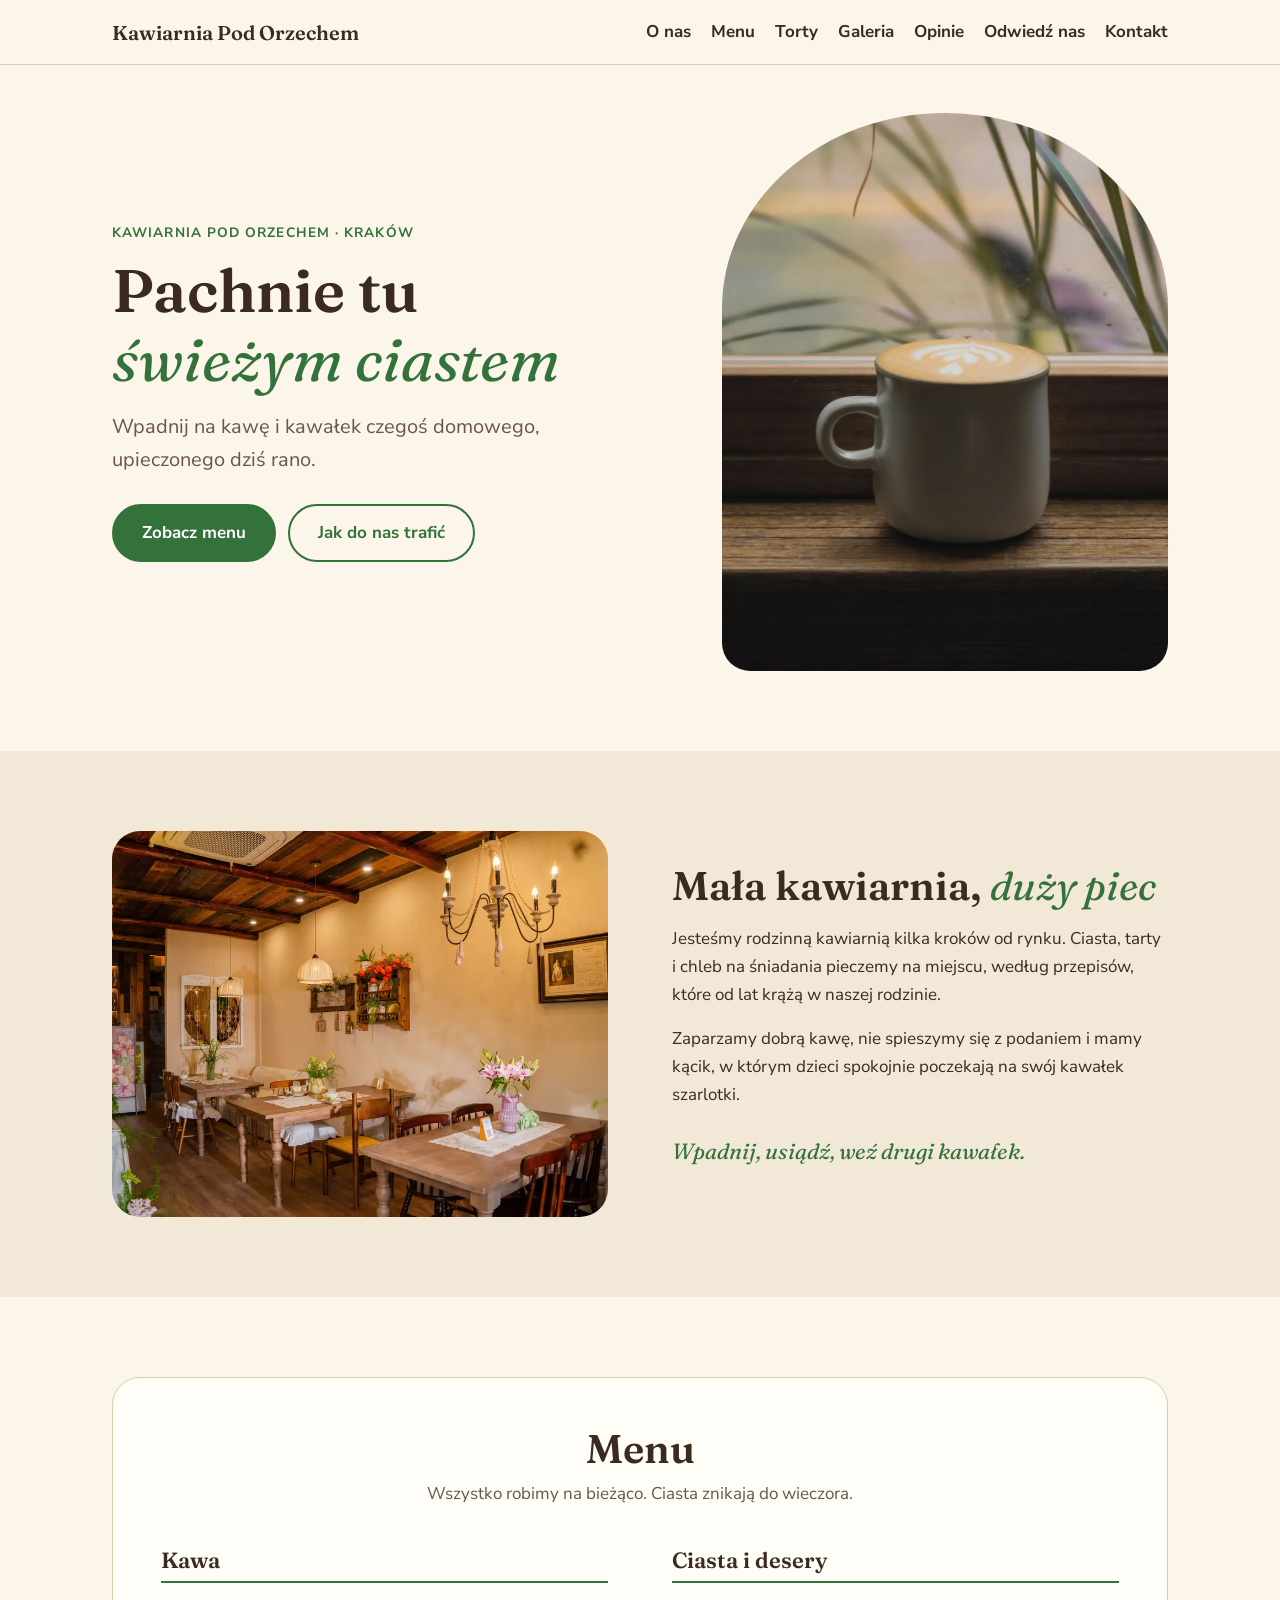
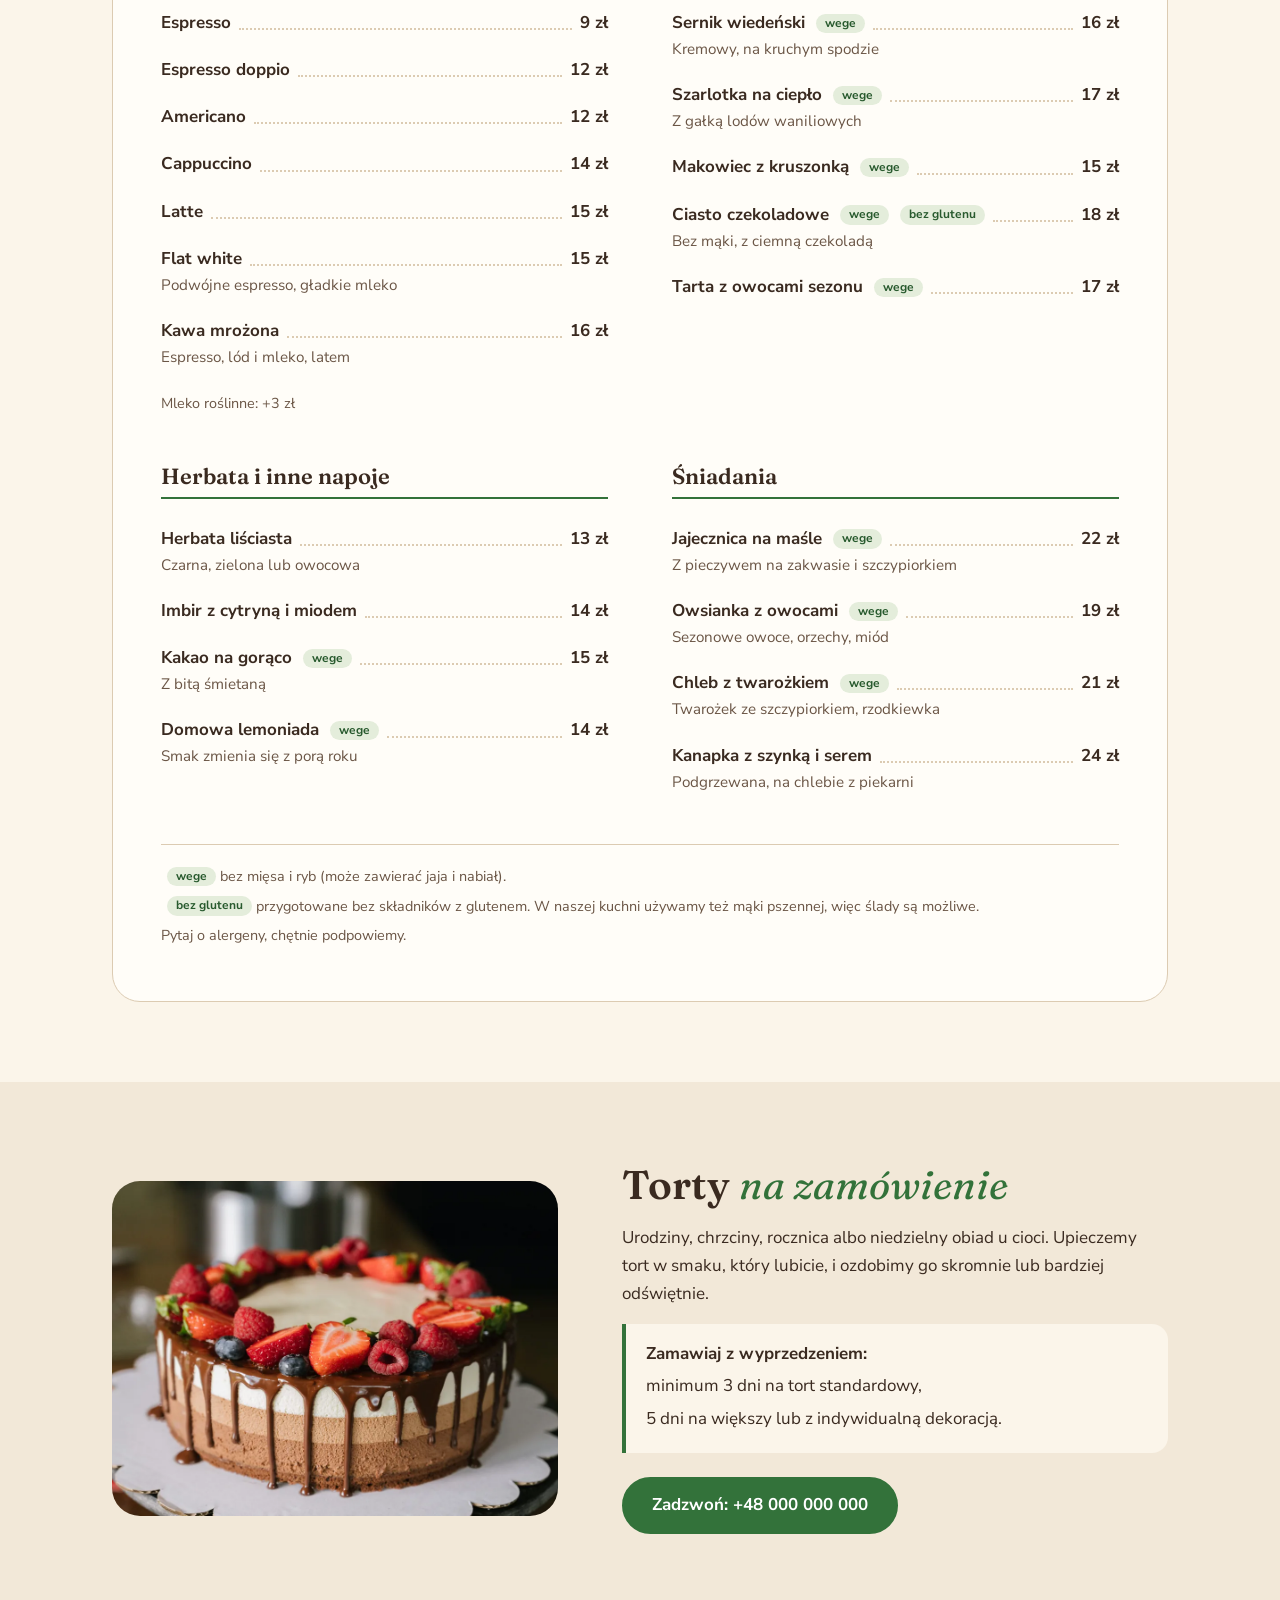
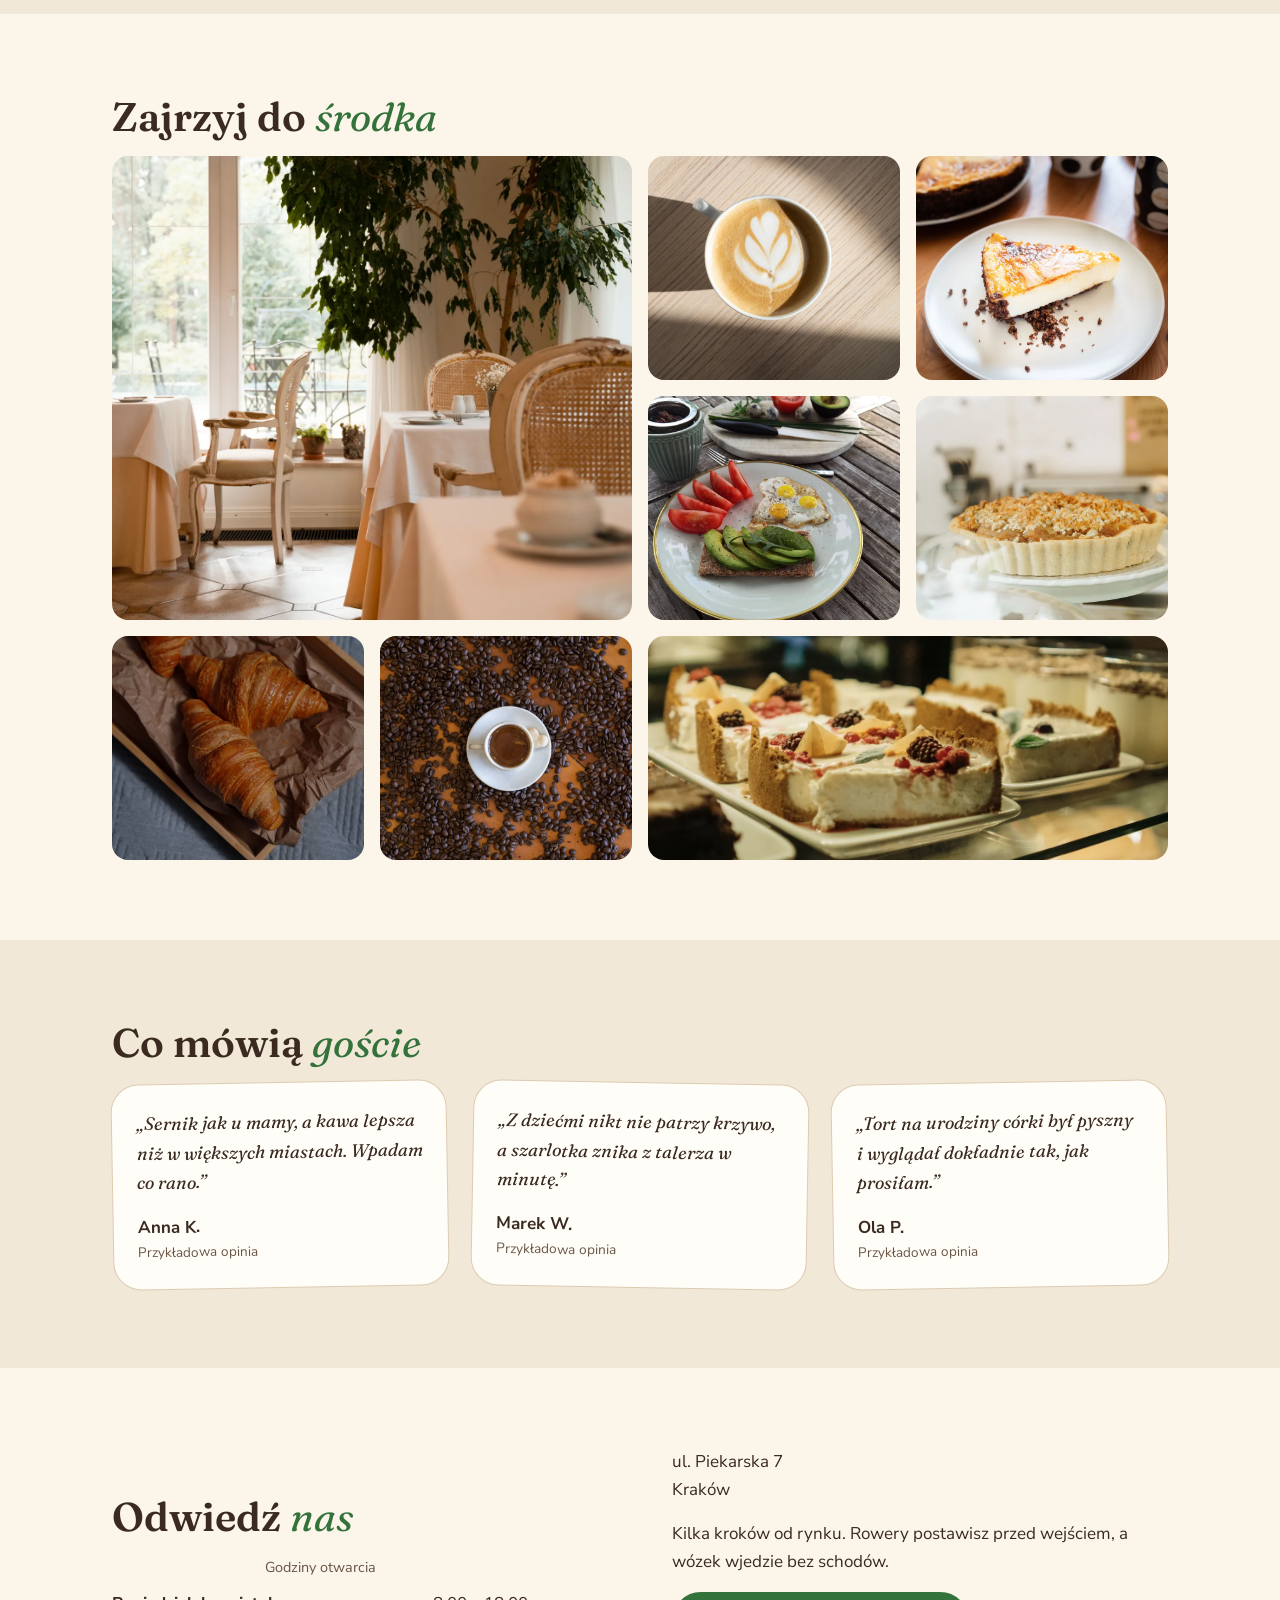
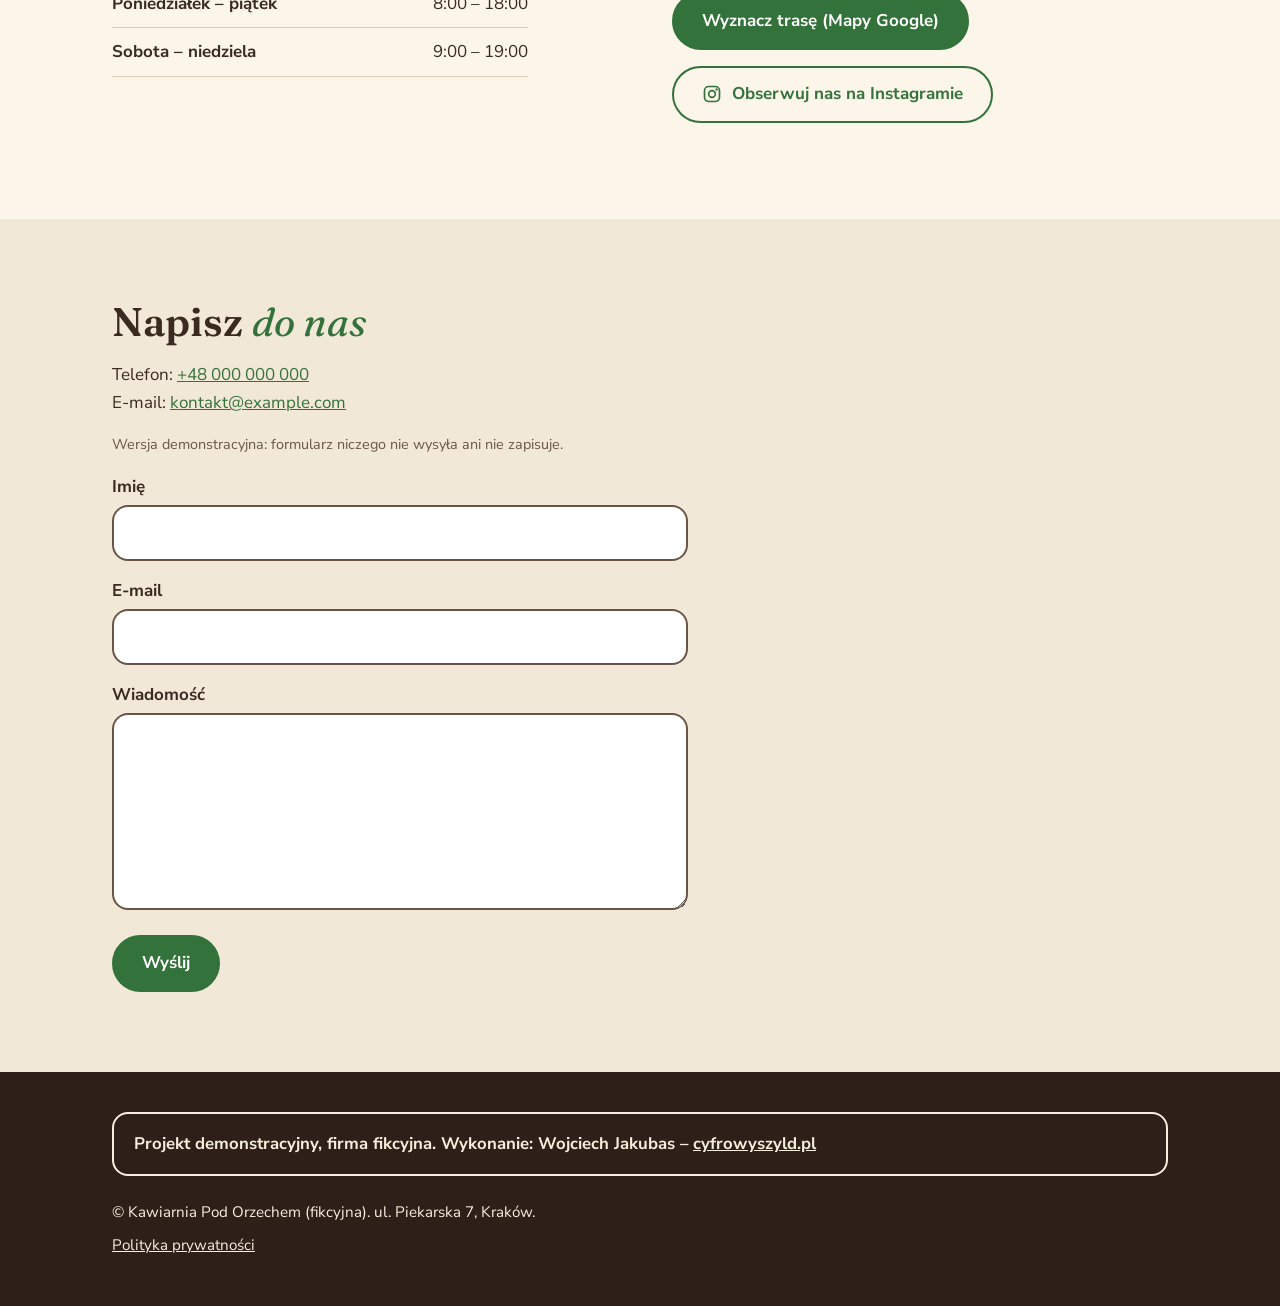
==== index.html @ 388f0bb2 "Strona demonstracyjna: demo-kawiarnia Co-Authored-By: Claude Sonnet 5.5 <noreply@anthropic.com>" ====
<!doctype html>
<html lang="pl">
  <head>
    <meta charset="utf-8" />
    <meta name="viewport" content="width=device-width, initial-scale=1" />
    <!-- Wersja demonstracyjna: firma fikcyjna, strona nie do indeksowania -->
    <meta name="robots" content="noindex, nofollow" />
    <title>Kawiarnia Pod Orzechem – domowe wypieki i kawa, Kraków</title>
    <meta
      name="description"
      content="Kawiarnia Pod Orzechem w mieście Kraków: kawa, domowe ciasta, śniadania i torty na zamówienie. Projekt demonstracyjny, firma fikcyjna."
    />
    <meta name="theme-color" content="#fbf5ea" />

    <meta property="og:type" content="website" />
    <meta property="og:locale" content="pl_PL" />
    <meta property="og:site_name" content="Kawiarnia Pod Orzechem" />
    <meta
      property="og:title"
      content="Kawiarnia Pod Orzechem – domowe wypieki i kawa"
    />
    <meta
      property="og:description"
      content="Kawa, domowe ciasta, śniadania i torty na zamówienie. Projekt demonstracyjny."
    />

    <link rel="icon" href="/favicon.svg" type="image/svg+xml" />
    <link rel="icon" href="/favicon.ico" sizes="32x32" />
    <link rel="apple-touch-icon" href="/apple-touch-icon.png" />
    <link rel="manifest" href="/site.webmanifest" />
    <link
      rel="preload"
      href="/fonts/nunito-sans-latin-400.woff2"
      as="font"
      type="font/woff2"
      crossorigin
    />
    <link
      rel="preload"
      href="/fonts/fraunces-latin-600.woff2"
      as="font"
      type="font/woff2"
      crossorigin
    />
    <link rel="stylesheet" href="/css/style.css" />
    <script src="/js/main.js" defer></script>
  </head>
  <body>
    <a class="przejdz" href="#tresc">Przejdź do treści</a>

    <header class="naglowek">
      <div class="kontener naglowek__pasek">
        <a class="logo" href="/">Kawiarnia Pod Orzechem</a>
        <button
          class="menu-przycisk"
          id="menu-przycisk"
          type="button"
          aria-label="Menu"
          aria-expanded="false"
          aria-controls="menu"
        >
          <span class="menu-przycisk__kreska"></span>
          <span class="menu-przycisk__kreska"></span>
          <span class="menu-przycisk__kreska"></span>
        </button>
        <nav aria-label="Główna nawigacja">
          <ul class="menu" id="menu">
            <li><a href="#o-nas">O nas</a></li>
            <li><a href="#menu-karta">Menu</a></li>
            <li><a href="#torty">Torty</a></li>
            <li><a href="#galeria">Galeria</a></li>
            <li><a href="#opinie">Opinie</a></li>
            <li><a href="#dojazd">Odwiedź nas</a></li>
            <li><a href="#kontakt">Kontakt</a></li>
          </ul>
        </nav>
      </div>
    </header>

    <main id="tresc">
      <section class="hero" aria-labelledby="tytul">
        <div class="kontener hero__siatka">
          <div class="hero__tresc">
            <p class="hero__nadtytul">Kawiarnia Pod Orzechem · Kraków</p>
            <h1 id="tytul">Pachnie tu <em>świeżym ciastem</em></h1>
            <p class="hero__haslo">
              Wpadnij na kawę i kawałek czegoś domowego, upieczonego dziś rano.
            </p>
            <div class="hero__przyciski">
              <a class="przycisk" href="#menu-karta">Zobacz menu</a>
              <a class="przycisk przycisk--kontur" href="#dojazd"
                >Jak do nas trafić</a
              >
            </div>
          </div>
          <img
            class="hero__obraz"
            src="/img/hero.webp"
            width="1000"
            height="1250"
            alt="Filiżanka cappuccino z pianką na drewnianym stoliku przy oknie"
            fetchpriority="high"
          />
        </div>
      </section>

      <section
        class="sekcja sekcja--alt"
        id="o-nas"
        aria-labelledby="o-nas-tytul"
      >
        <div class="kontener dwie-kolumny">
          <div>
            <h2 id="o-nas-tytul">Mała kawiarnia, <em>duży piec</em></h2>
            <p>
              Jesteśmy rodzinną kawiarnią kilka kroków od rynku. Ciasta, tarty i
              chleb na śniadania pieczemy na miejscu, według przepisów, które od
              lat krążą w naszej rodzinie.
            </p>
            <p>
              Zaparzamy dobrą kawę, nie spieszymy się z podaniem i mamy kącik, w
              którym dzieci spokojnie poczekają na swój kawałek szarlotki.
            </p>
            <p class="cytat-reczny">Wpadnij, usiądź, weź drugi kawałek.</p>
          </div>
          <img
            class="o-nas__obraz"
            src="/img/o-nas.webp"
            width="900"
            height="700"
            alt="Wnętrze kawiarni: drewniane stoliki i ciepłe światło"
            loading="lazy"
          />
        </div>
      </section>

      <section class="sekcja" id="menu-karta" aria-labelledby="menu-tytul">
        <div class="kontener">
          <div class="menu-karta">
            <div class="menu-karta__naglowek">
              <h2 id="menu-tytul">Menu</h2>
              <p>Wszystko robimy na bieżąco. Ciasta znikają do wieczora.</p>
            </div>

            <div class="menu-karta__kolumny">
              <div class="menu-kategoria">
                <h3>Kawa</h3>
                <dl class="karta">
                  <div class="karta__poz">
                    <dt>Espresso</dt>
                    <dd class="karta__cena">9 zł</dd>
                  </div>
                  <div class="karta__poz">
                    <dt>Espresso doppio</dt>
                    <dd class="karta__cena">12 zł</dd>
                  </div>
                  <div class="karta__poz">
                    <dt>Americano</dt>
                    <dd class="karta__cena">12 zł</dd>
                  </div>
                  <div class="karta__poz">
                    <dt>Cappuccino</dt>
                    <dd class="karta__cena">14 zł</dd>
                  </div>
                  <div class="karta__poz">
                    <dt>Latte</dt>
                    <dd class="karta__cena">15 zł</dd>
                  </div>
                  <div class="karta__poz">
                    <dt>Flat white</dt>
                    <dd class="karta__cena">15 zł</dd>
                    <dd class="karta__opis">
                      Podwójne espresso, gładkie mleko
                    </dd>
                  </div>
                  <div class="karta__poz">
                    <dt>Kawa mrożona</dt>
                    <dd class="karta__cena">16 zł</dd>
                    <dd class="karta__opis">Espresso, lód i mleko, latem</dd>
                  </div>
                </dl>
                <p class="menu-karta__uwaga">Mleko roślinne: +3 zł</p>
              </div>

              <div class="menu-kategoria">
                <h3>Ciasta i desery</h3>
                <dl class="karta">
                  <div class="karta__poz">
                    <dt>Sernik wiedeński <span class="znacznik">wege</span></dt>
                    <dd class="karta__cena">16 zł</dd>
                    <dd class="karta__opis">Kremowy, na kruchym spodzie</dd>
                  </div>
                  <div class="karta__poz">
                    <dt>
                      Szarlotka na ciepło <span class="znacznik">wege</span>
                    </dt>
                    <dd class="karta__cena">17 zł</dd>
                    <dd class="karta__opis">Z gałką lodów waniliowych</dd>
                  </div>
                  <div class="karta__poz">
                    <dt>
                      Makowiec z kruszonką <span class="znacznik">wege</span>
                    </dt>
                    <dd class="karta__cena">15 zł</dd>
                  </div>
                  <div class="karta__poz">
                    <dt>
                      Ciasto czekoladowe
                      <span class="znacznik">wege</span>
                      <span class="znacznik">bez glutenu</span>
                    </dt>
                    <dd class="karta__cena">18 zł</dd>
                    <dd class="karta__opis">Bez mąki, z ciemną czekoladą</dd>
                  </div>
                  <div class="karta__poz">
                    <dt>
                      Tarta z owocami sezonu <span class="znacznik">wege</span>
                    </dt>
                    <dd class="karta__cena">17 zł</dd>
                  </div>
                </dl>
              </div>

              <div class="menu-kategoria">
                <h3>Herbata i inne napoje</h3>
                <dl class="karta">
                  <div class="karta__poz">
                    <dt>Herbata liściasta</dt>
                    <dd class="karta__cena">13 zł</dd>
                    <dd class="karta__opis">Czarna, zielona lub owocowa</dd>
                  </div>
                  <div class="karta__poz">
                    <dt>Imbir z cytryną i miodem</dt>
                    <dd class="karta__cena">14 zł</dd>
                  </div>
                  <div class="karta__poz">
                    <dt>Kakao na gorąco <span class="znacznik">wege</span></dt>
                    <dd class="karta__cena">15 zł</dd>
                    <dd class="karta__opis">Z bitą śmietaną</dd>
                  </div>
                  <div class="karta__poz">
                    <dt>Domowa lemoniada <span class="znacznik">wege</span></dt>
                    <dd class="karta__cena">14 zł</dd>
                    <dd class="karta__opis">Smak zmienia się z porą roku</dd>
                  </div>
                </dl>
              </div>

              <div class="menu-kategoria">
                <h3>Śniadania</h3>
                <dl class="karta">
                  <div class="karta__poz">
                    <dt>
                      Jajecznica na maśle <span class="znacznik">wege</span>
                    </dt>
                    <dd class="karta__cena">22 zł</dd>
                    <dd class="karta__opis">
                      Z pieczywem na zakwasie i szczypiorkiem
                    </dd>
                  </div>
                  <div class="karta__poz">
                    <dt>
                      Owsianka z owocami <span class="znacznik">wege</span>
                    </dt>
                    <dd class="karta__cena">19 zł</dd>
                    <dd class="karta__opis">Sezonowe owoce, orzechy, miód</dd>
                  </div>
                  <div class="karta__poz">
                    <dt>
                      Chleb z twarożkiem <span class="znacznik">wege</span>
                    </dt>
                    <dd class="karta__cena">21 zł</dd>
                    <dd class="karta__opis">
                      Twarożek ze szczypiorkiem, rzodkiewka
                    </dd>
                  </div>
                  <div class="karta__poz">
                    <dt>Kanapka z szynką i serem</dt>
                    <dd class="karta__cena">24 zł</dd>
                    <dd class="karta__opis">
                      Podgrzewana, na chlebie z piekarni
                    </dd>
                  </div>
                </dl>
              </div>
            </div>

            <div class="menu-karta__legenda">
              <p>
                <span class="znacznik">wege</span> bez mięsa i ryb (może
                zawierać jaja i nabiał).
              </p>
              <p>
                <span class="znacznik">bez glutenu</span> przygotowane bez
                składników z glutenem. W naszej kuchni używamy też mąki
                pszennej, więc ślady są możliwe.
              </p>
              <p>Pytaj o alergeny, chętnie podpowiemy.</p>
            </div>
          </div>
        </div>
      </section>

      <section
        class="sekcja sekcja--alt"
        id="torty"
        aria-labelledby="torty-tytul"
      >
        <div class="kontener torty">
          <img
            class="torty__obraz"
            src="/img/torty.webp"
            width="1000"
            height="750"
            alt="Domowy tort urodzinowy z kremem, ozdobiony owocami"
            loading="lazy"
          />
          <div>
            <h2 id="torty-tytul">Torty <em>na zamówienie</em></h2>
            <p>
              Urodziny, chrzciny, rocznica albo niedzielny obiad u cioci.
              Upieczemy tort w smaku, który lubicie, i ozdobimy go skromnie lub
              bardziej odświętnie.
            </p>
            <div class="torty__terminy">
              <p><strong>Zamawiaj z wyprzedzeniem:</strong></p>
              <p>minimum 3 dni na tort standardowy,</p>
              <p>5 dni na większy lub z indywidualną dekoracją.</p>
            </div>
            <a class="przycisk" href="tel:+48000000000"
              >Zadzwoń: +48 000 000 000</a
            >
          </div>
        </div>
      </section>

      <section class="sekcja" id="galeria" aria-labelledby="galeria-tytul">
        <div class="kontener">
          <h2 id="galeria-tytul">Zajrzyj do <em>środka</em></h2>
          <ul class="galeria">
            <li class="galeria__duze">
              <img
                src="/img/galeria-1.webp"
                width="1200"
                height="1200"
                alt="Jasne wnętrze kawiarni z drewnianymi stolikami i ciepłym światłem"
                loading="lazy"
              />
            </li>
            <li>
              <img
                src="/img/galeria-2.webp"
                width="800"
                height="800"
                alt="Flat white w białej filiżance widziany z góry"
                loading="lazy"
              />
            </li>
            <li>
              <img
                src="/img/galeria-3.webp"
                width="800"
                height="800"
                alt="Kawałek sernika na talerzu"
                loading="lazy"
              />
            </li>
            <li>
              <img
                src="/img/galeria-4.webp"
                width="800"
                height="800"
                alt="Śniadanie: jajka i tosty na stole"
                loading="lazy"
              />
            </li>
            <li>
              <img
                src="/img/galeria-5.webp"
                width="800"
                height="800"
                alt="Domowa szarlotka"
                loading="lazy"
              />
            </li>
            <li>
              <img
                src="/img/galeria-6.webp"
                width="800"
                height="800"
                alt="Świeże rogaliki na blasze"
                loading="lazy"
              />
            </li>
            <li>
              <img
                src="/img/galeria-7.webp"
                width="800"
                height="800"
                alt="Dłonie trzymające filiżankę kawy, obok ziarna kawy"
                loading="lazy"
              />
            </li>
            <li class="galeria__szerokie">
              <img
                src="/img/galeria-8.webp"
                width="1200"
                height="600"
                alt="Lada z wypiekami w witrynie"
                loading="lazy"
              />
            </li>
          </ul>
        </div>
      </section>

      <section
        class="sekcja sekcja--alt"
        id="opinie"
        aria-labelledby="opinie-tytul"
      >
        <div class="kontener">
          <h2 id="opinie-tytul">Co mówią <em>goście</em></h2>
          <div class="opinie">
            <blockquote class="opinia">
              <p>
                „Sernik jak u mamy, a kawa lepsza niż w większych miastach.
                Wpadam co rano.”
              </p>
              <footer>
                Anna K. <span class="opinia__uwaga">Przykładowa opinia</span>
              </footer>
            </blockquote>
            <blockquote class="opinia">
              <p>
                „Z dziećmi nikt nie patrzy krzywo, a szarlotka znika z talerza w
                minutę.”
              </p>
              <footer>
                Marek W. <span class="opinia__uwaga">Przykładowa opinia</span>
              </footer>
            </blockquote>
            <blockquote class="opinia">
              <p>
                „Tort na urodziny córki był pyszny i wyglądał dokładnie tak, jak
                prosiłam.”
              </p>
              <footer>
                Ola P. <span class="opinia__uwaga">Przykładowa opinia</span>
              </footer>
            </blockquote>
          </div>
        </div>
      </section>

      <section class="sekcja" id="dojazd" aria-labelledby="dojazd-tytul">
        <div class="kontener dwie-kolumny">
          <div>
            <h2 id="dojazd-tytul">Odwiedź <em>nas</em></h2>
            <table class="godziny">
              <caption class="podpowiedz">
                Godziny otwarcia
              </caption>
              <tbody>
                <tr>
                  <th scope="row">Poniedziałek – piątek</th>
                  <td>8:00 – 18:00</td>
                </tr>
                <tr>
                  <th scope="row">Sobota – niedziela</th>
                  <td>9:00 – 19:00</td>
                </tr>
              </tbody>
            </table>
          </div>
          <div>
            <address>
              ul. Piekarska 7<br />
              Kraków
            </address>
            <p>
              Kilka kroków od rynku. Rowery postawisz przed wejściem, a wózek
              wjedzie bez schodów.
            </p>
            <p>
              <a
                class="przycisk"
                href="https://www.google.com/maps/dir/?api=1&amp;destination=ul.+Piekarska+7,+Kraków"
                target="_blank"
                rel="noopener noreferrer"
                >Wyznacz trasę (Mapy Google)</a
              >
            </p>
            <p>
              <a
                class="przycisk przycisk--kontur instagram"
                href="[LINK INSTAGRAM]"
                target="_blank"
                rel="noopener noreferrer"
              >
                <svg
                  viewBox="0 0 24 24"
                  fill="none"
                  stroke="currentColor"
                  stroke-width="2"
                  stroke-linecap="round"
                  stroke-linejoin="round"
                  aria-hidden="true"
                  focusable="false"
                >
                  <rect x="3" y="3" width="18" height="18" rx="5" />
                  <circle cx="12" cy="12" r="4" />
                  <circle cx="17.5" cy="6.5" r="0.5" fill="currentColor" />
                </svg>
                Obserwuj nas na Instagramie
              </a>
            </p>
          </div>
        </div>
      </section>

      <section
        class="sekcja sekcja--alt"
        id="kontakt"
        aria-labelledby="kontakt-tytul"
      >
        <div class="kontener">
          <h2 id="kontakt-tytul">Napisz <em>do nas</em></h2>
          <p>
            Telefon: <a href="tel:+48000000000">+48 000 000 000</a><br />
            E-mail: <a href="mailto:kontakt@example.com">kontakt@example.com</a>
          </p>

          <!-- Wersja demo: formularz niczego nie wysyła. Bez JS przycisk jest nieaktywny. -->
          <form class="formularz" id="formularz">
            <p class="podpowiedz">
              Wersja demonstracyjna: formularz niczego nie wysyła ani nie
              zapisuje.
            </p>
            <div class="pole">
              <label for="imie">Imię</label>
              <input
                type="text"
                id="imie"
                name="imie"
                maxlength="80"
                autocomplete="off"
              />
            </div>
            <div class="pole">
              <label for="email">E-mail</label>
              <input
                type="email"
                id="email"
                name="email"
                maxlength="120"
                autocomplete="off"
              />
            </div>
            <div class="pole">
              <label for="wiadomosc">Wiadomość</label>
              <textarea
                id="wiadomosc"
                name="wiadomosc"
                maxlength="1500"
                rows="6"
              ></textarea>
            </div>
            <button class="przycisk" type="submit" id="wyslij" disabled>
              Wyślij
            </button>
            <div
              class="komunikat"
              id="komunikat"
              role="status"
              aria-live="polite"
              hidden
            ></div>
          </form>
        </div>
      </section>
    </main>

    <footer class="stopka">
      <div class="kontener">
        <div class="stopka__demo">
          <p>
            Projekt demonstracyjny, firma fikcyjna. Wykonanie: Wojciech Jakubas
            –
            <a
              href="https://cyfrowyszyld.pl"
              target="_blank"
              rel="noopener noreferrer"
              >cyfrowyszyld.pl</a
            >
          </p>
        </div>
        <p>
          &copy; Kawiarnia Pod Orzechem (fikcyjna). ul. Piekarska 7, Kraków.
        </p>
        <p><a href="/polityka-prywatnosci.html">Polityka prywatności</a></p>
      </div>
    </footer>
  </body>
</html>
---- css/style.css ----
/* ==========================================================
   USTAWIENIA – tu zmieniasz wygląd pod klienta.
   Kontrast tekstu do tła sprawdzony (min. 4.5:1, WCAG AA).
   ========================================================== */
:root {
  /* Kolory */
  --kolor-tlo: #fbf5ea;           /* kremowe tło strony */
  --kolor-tlo-alt: #f2e8d8;       /* tło co drugiej sekcji */
  --kolor-tekst: #3a2a20;         /* espresso */
  --kolor-tekst-jasny: #6b5646;   /* tekst pomocniczy */
  --kolor-akcent: #33723a;        /* zieleń liści: przyciski, linki */
  --kolor-akcent-ciemny: #285a2e; /* przycisk po najechaniu */
  --kolor-akcent-blady: #e4eddb;  /* tło znaczników „wege” */
  --kolor-na-akcencie: #ffffff;   /* tekst na przycisku */
  --kolor-ciemny: #2e2019;        /* stopka */
  --kolor-na-ciemnym: #f7eedd;    /* tekst na ciemnym tle */
  --kolor-linia: #dccbb2;         /* ramki i kropki (dekoracyjne) */
  --kolor-blad: #b91c1c;
  --kolor-sukces: #166534;

  /* Fonty (lokalne, z katalogu fonts/) */
  --font: "Nunito Sans", system-ui, -apple-system, "Segoe UI", Roboto, sans-serif;
  --font-naglowek: "Fraunces", Georgia, "Times New Roman", serif;

  /* Odstępy i zaokrąglenia */
  --odstep: 1rem;
  --odstep-sekcji: 5rem;
  --promien: 1rem;
  --promien-duzy: 1.75rem;
  --szerokosc: 68rem;
}

/* ---------- Fonty ---------- */
@font-face {
  font-family: "Nunito Sans"; font-weight: 400; font-style: normal; font-display: swap;
  src: url("/fonts/nunito-sans-latin-400.woff2") format("woff2");
  unicode-range: U+0000-00FF, U+0131, U+0152-0153, U+02BB-02BC, U+02C6, U+02DA, U+02DC, U+0304, U+0308, U+0329, U+2000-206F, U+20AC, U+2122, U+2191, U+2193, U+2212, U+2215, U+FEFF, U+FFFD;
}
@font-face {
  font-family: "Nunito Sans"; font-weight: 400; font-style: normal; font-display: swap;
  src: url("/fonts/nunito-sans-latin-ext-400.woff2") format("woff2");
  unicode-range: U+0100-02BA, U+02BD-02C5, U+02C7-02CC, U+02CE-02D7, U+02DD-02FF, U+0304, U+0308, U+0329, U+1D00-1DBF, U+1E00-1E9F, U+1EF2-1EFF, U+2020, U+20A0-20AB, U+20AD-20C0, U+2113, U+2C60-2C7F, U+A720-A7FF;
}
@font-face {
  font-family: "Nunito Sans"; font-weight: 700; font-style: normal; font-display: swap;
  src: url("/fonts/nunito-sans-latin-700.woff2") format("woff2");
  unicode-range: U+0000-00FF, U+0131, U+0152-0153, U+02BB-02BC, U+02C6, U+02DA, U+02DC, U+0304, U+0308, U+0329, U+2000-206F, U+20AC, U+2122, U+2191, U+2193, U+2212, U+2215, U+FEFF, U+FFFD;
}
@font-face {
  font-family: "Nunito Sans"; font-weight: 700; font-style: normal; font-display: swap;
  src: url("/fonts/nunito-sans-latin-ext-700.woff2") format("woff2");
  unicode-range: U+0100-02BA, U+02BD-02C5, U+02C7-02CC, U+02CE-02D7, U+02DD-02FF, U+0304, U+0308, U+0329, U+1D00-1DBF, U+1E00-1E9F, U+1EF2-1EFF, U+2020, U+20A0-20AB, U+20AD-20C0, U+2113, U+2C60-2C7F, U+A720-A7FF;
}
@font-face {
  font-family: "Fraunces"; font-weight: 600; font-style: normal; font-display: swap;
  src: url("/fonts/fraunces-latin-600.woff2") format("woff2");
  unicode-range: U+0000-00FF, U+0131, U+0152-0153, U+02BB-02BC, U+02C6, U+02DA, U+02DC, U+0304, U+0308, U+0329, U+2000-206F, U+20AC, U+2122, U+2191, U+2193, U+2212, U+2215, U+FEFF, U+FFFD;
}
@font-face {
  font-family: "Fraunces"; font-weight: 600; font-style: normal; font-display: swap;
  src: url("/fonts/fraunces-latin-ext-600.woff2") format("woff2");
  unicode-range: U+0100-02BA, U+02BD-02C5, U+02C7-02CC, U+02CE-02D7, U+02DD-02FF, U+0304, U+0308, U+0329, U+1D00-1DBF, U+1E00-1E9F, U+1EF2-1EFF, U+2020, U+20A0-20AB, U+20AD-20C0, U+2113, U+2C60-2C7F, U+A720-A7FF;
}
@font-face {
  font-family: "Fraunces"; font-weight: 400; font-style: italic; font-display: swap;
  src: url("/fonts/fraunces-latin-400-italic.woff2") format("woff2");
  unicode-range: U+0000-00FF, U+0131, U+0152-0153, U+02BB-02BC, U+02C6, U+02DA, U+02DC, U+0304, U+0308, U+0329, U+2000-206F, U+20AC, U+2122, U+2191, U+2193, U+2212, U+2215, U+FEFF, U+FFFD;
}
@font-face {
  font-family: "Fraunces"; font-weight: 400; font-style: italic; font-display: swap;
  src: url("/fonts/fraunces-latin-ext-400-italic.woff2") format("woff2");
  unicode-range: U+0100-02BA, U+02BD-02C5, U+02C7-02CC, U+02CE-02D7, U+02DD-02FF, U+0304, U+0308, U+0329, U+1D00-1DBF, U+1E00-1E9F, U+1EF2-1EFF, U+2020, U+20A0-20AB, U+20AD-20C0, U+2113, U+2C60-2C7F, U+A720-A7FF;
}

/* ---------- Baza ---------- */
*, *::before, *::after { box-sizing: border-box; }
html { scroll-behavior: smooth; scroll-padding-top: 4.5rem; }
body {
  margin: 0;
  font-family: var(--font);
  font-size: 1.0625rem;
  line-height: 1.65;
  color: var(--kolor-tekst);
  background: var(--kolor-tlo);
}
img { max-width: 100%; height: auto; display: block; }
h1, h2, h3 { font-family: var(--font-naglowek); font-weight: 600; line-height: 1.15; margin: 0 0 var(--odstep); }
h1 { font-size: clamp(2.25rem, 8vw, 3.75rem); }
h2 { font-size: clamp(1.75rem, 5.5vw, 2.5rem); }
h3 { font-size: 1.375rem; }
h1 em, h2 em { font-weight: 400; color: var(--kolor-akcent); }
p { margin: 0 0 var(--odstep); }
a { color: var(--kolor-akcent); }
a:hover { color: var(--kolor-akcent-ciemny); }

/* Widoczny focus dla klawiatury */
:focus-visible { outline: 3px solid var(--kolor-akcent); outline-offset: 3px; }
.ciemne :focus-visible, .stopka :focus-visible { outline-color: #ffffff; }

.kontener { width: 100%; max-width: var(--szerokosc); margin: 0 auto; padding: 0 var(--odstep); }

/* Link „Przejdź do treści" – widoczny dopiero po Tab */
.przejdz {
  position: absolute; left: var(--odstep); top: -4rem; z-index: 100;
  background: var(--kolor-akcent); color: var(--kolor-na-akcencie);
  padding: 0.5rem 1rem; border-radius: var(--promien);
}
.przejdz:focus { top: var(--odstep); color: var(--kolor-na-akcencie); }

/* ---------- Przyciski ---------- */
.przycisk {
  display: inline-block;
  padding: 0.8rem 1.75rem;
  border: 2px solid var(--kolor-akcent);
  border-radius: 999px;
  background: var(--kolor-akcent);
  color: var(--kolor-na-akcencie);
  font: inherit; font-weight: 700; text-decoration: none; cursor: pointer;
}
.przycisk:hover { background: var(--kolor-akcent-ciemny); border-color: var(--kolor-akcent-ciemny); color: var(--kolor-na-akcencie); }
.przycisk:disabled { opacity: 0.55; cursor: not-allowed; }
.przycisk--kontur { background: transparent; color: var(--kolor-akcent); }
.przycisk--kontur:hover { background: var(--kolor-akcent); color: var(--kolor-na-akcencie); }

/* ---------- Nagłówek i menu ---------- */
.naglowek {
  position: sticky; top: 0; z-index: 50;
  background: var(--kolor-tlo); color: var(--kolor-tekst);
  border-bottom: 1px solid var(--kolor-linia);
}
.naglowek__pasek { display: flex; align-items: center; justify-content: space-between; gap: var(--odstep); min-height: 4rem; flex-wrap: wrap; }
.logo { font-family: var(--font-naglowek); font-weight: 600; font-size: 1.25rem; color: var(--kolor-tekst); text-decoration: none; }
.logo:hover { color: var(--kolor-akcent); }

/* Bez JS menu jest zwykłą listą linków pod logo */
.menu { list-style: none; margin: 0; padding: 0 0 0.75rem; display: flex; flex-wrap: wrap; gap: 0.25rem 1.25rem; width: 100%; }
.menu a { color: var(--kolor-tekst); text-decoration: none; padding: 0.4rem 0; display: inline-block; font-weight: 700; }
.menu a:hover { color: var(--kolor-akcent); text-decoration: underline; text-underline-offset: 0.3em; }

/* Na telefonie nawigacja zajmuje całą szerokość pod logo i przyciskiem */
.naglowek nav { flex: 0 0 100%; order: 3; }

.menu-przycisk { display: none; }

/* Z JS (klasa .js na <html>) menu chowa się pod hamburgerem */
.js .menu-przycisk {
  display: inline-flex; flex-direction: column; justify-content: center; gap: 5px;
  width: 2.75rem; height: 2.75rem; padding: 0.6rem;
  background: transparent; border: 2px solid var(--kolor-tekst); border-radius: 999px; cursor: pointer;
}
.menu-przycisk__kreska { display: block; height: 2px; background: var(--kolor-tekst); }
.js .menu { display: none; flex-direction: column; }
.js .menu.otwarte { display: flex; }

@media (min-width: 56rem) {
  .naglowek__pasek { flex-wrap: nowrap; }
  .naglowek nav { flex: 0 1 auto; order: 0; }
  .menu, .js .menu { display: flex; flex-direction: row; width: auto; padding: 0; }
  .js .menu-przycisk { display: none; }
}

/* ---------- Sekcje ---------- */
.sekcja { padding: var(--odstep-sekcji) 0; }
.sekcja--alt { background: var(--kolor-tlo-alt); }
.sekcja__opis { color: var(--kolor-tekst-jasny); max-width: 40rem; }

.dwie-kolumny { display: grid; gap: 2.5rem; align-items: center; }
@media (min-width: 48rem) { .dwie-kolumny { grid-template-columns: 1fr 1fr; gap: 4rem; } }

/* Godziny */
.godziny { border-collapse: collapse; width: 100%; max-width: 26rem; margin-bottom: var(--odstep); }
.godziny th, .godziny td { padding: 0.6rem 0; border-bottom: 1px solid var(--kolor-linia); text-align: left; }
.godziny td { text-align: right; }

address { font-style: normal; margin-bottom: var(--odstep); }

/* ---------- Formularz (wersja demo: niczego nie wysyła) ---------- */
.formularz { max-width: 36rem; }
.pole { margin-bottom: var(--odstep); }
.pole label { display: block; font-weight: 700; margin-bottom: 0.25rem; }
.pole input[type="text"], .pole input[type="tel"], .pole input[type="email"], .pole textarea {
  width: 100%; padding: 0.75rem 1rem; font: inherit; color: inherit;
  background: #ffffff; border: 2px solid var(--kolor-tekst-jasny); border-radius: var(--promien);
}
.pole textarea { min-height: 9rem; resize: vertical; }
.podpowiedz { color: var(--kolor-tekst-jasny); font-size: 0.9rem; }

.komunikat { margin-top: var(--odstep); padding: 0.75rem 1rem; border-radius: var(--promien); border: 2px solid; font-weight: 700; }
.komunikat[hidden] { display: none; }
.komunikat--ok { color: var(--kolor-sukces); border-color: var(--kolor-sukces); }
.komunikat--blad { color: var(--kolor-blad); border-color: var(--kolor-blad); }

/* ---------- Stopka ---------- */
.stopka { background: var(--kolor-ciemny); color: var(--kolor-na-ciemnym); padding: 2.5rem 0; font-size: 0.95rem; }
.stopka a { color: var(--kolor-na-ciemnym); }
.stopka p { margin: 0 0 0.5rem; }

/* Strony tekstowe (polityka, 404) */
.strona-tekst { padding: 3rem 0; max-width: 46rem; }
.strona-tekst h2 { margin-top: 2rem; font-size: 1.5rem; }

/* ==========================================================
   BLOK: KAWIARNIA – układy sekcji specyficzne dla tego dema
   (hero dzielony, karta menu, torty, mozaika, opinie, stopka)
   ========================================================== */

/* Hero dzielone: tekst po lewej, zdjęcie w łuku po prawej */
.hero { padding: 3rem 0 var(--odstep-sekcji); }
.hero__siatka { display: grid; gap: 2.5rem; align-items: center; }
@media (min-width: 56rem) { .hero__siatka { grid-template-columns: 1.1fr 0.9fr; gap: 4rem; } }
.hero__nadtytul { font-weight: 700; letter-spacing: 0.08em; text-transform: uppercase; font-size: 0.85rem; color: var(--kolor-akcent); margin-bottom: 0.75rem; }
.hero__haslo { font-size: 1.25rem; max-width: 32rem; margin-bottom: 1.75rem; color: var(--kolor-tekst-jasny); }
.hero__przyciski { display: flex; flex-wrap: wrap; gap: 0.75rem; }
.hero__obraz {
  width: 100%; max-width: 30rem; margin: 0 auto;
  aspect-ratio: 4 / 5; object-fit: cover;
  border-radius: 50% 50% var(--promien-duzy) var(--promien-duzy) / 35% 35% var(--promien-duzy) var(--promien-duzy);
}

/* O nas: zdjęcie po lewej, tekst po prawej */
.o-nas__obraz { border-radius: var(--promien-duzy); width: 100%; aspect-ratio: 9 / 7; object-fit: cover; }
@media (min-width: 48rem) { .o-nas__obraz { order: -1; } }
.cytat-reczny { font-family: var(--font-naglowek); font-style: italic; font-size: 1.375rem; color: var(--kolor-akcent); margin-top: 1.5rem; }

/* Karta menu */
.menu-karta { background: #fffdf8; border: 1px solid var(--kolor-linia); border-radius: var(--promien-duzy); padding: 2rem 1.25rem; }
@media (min-width: 48rem) { .menu-karta { padding: 3rem; } }
.menu-karta__naglowek { text-align: center; margin-bottom: 2.5rem; }
.menu-karta__naglowek h2 { margin-bottom: 0.5rem; }
.menu-karta__naglowek p { color: var(--kolor-tekst-jasny); margin: 0; }
.menu-karta__kolumny { display: grid; gap: 2.5rem; }
@media (min-width: 56rem) { .menu-karta__kolumny { grid-template-columns: 1fr 1fr; gap: 3rem 4rem; } }
.menu-kategoria h3 { padding-bottom: 0.5rem; margin-bottom: 1rem; border-bottom: 2px solid var(--kolor-akcent); }
.karta { margin: 0; }
.karta__poz { display: grid; grid-template-columns: auto 1fr auto; grid-template-areas: "nazwa kropki cena" "opis opis opis"; column-gap: 0.5rem; padding: 0.6rem 0; }
.karta__poz::before { content: ""; grid-area: kropki; align-self: end; margin-bottom: 0.4em; border-bottom: 2px dotted var(--kolor-linia); }
.karta dt { grid-area: nazwa; font-weight: 700; }
.karta__cena { grid-area: cena; margin: 0; font-weight: 700; white-space: nowrap; }
.karta__opis { grid-area: opis; margin: 0; color: var(--kolor-tekst-jasny); font-size: 0.95rem; }
.znacznik { display: inline-block; margin-left: 0.4rem; padding: 0 0.55rem; font-size: 0.75rem; font-weight: 700; line-height: 1.6; border-radius: 999px; background: var(--kolor-akcent-blady); color: var(--kolor-akcent-ciemny); vertical-align: 0.1em; white-space: nowrap; }
.menu-karta__uwaga { margin: 0.75rem 0 0; font-size: 0.9rem; color: var(--kolor-tekst-jasny); }
.menu-karta__legenda { margin: 2.5rem 0 0; padding-top: 1.25rem; border-top: 1px solid var(--kolor-linia); font-size: 0.9rem; color: var(--kolor-tekst-jasny); }
.menu-karta__legenda p { margin: 0 0 0.35rem; }

/* Torty na zamówienie */
.torty { display: grid; gap: 2.5rem; align-items: center; }
@media (min-width: 48rem) { .torty { grid-template-columns: 0.9fr 1.1fr; gap: 4rem; } }
.torty__obraz { border-radius: var(--promien-duzy); width: 100%; aspect-ratio: 4 / 3; object-fit: cover; }
.torty__terminy { margin: 0 0 1.5rem; padding: 1rem 1.25rem; border-left: 4px solid var(--kolor-akcent); background: var(--kolor-tlo); border-radius: 0 var(--promien) var(--promien) 0; }
.torty__terminy p { margin: 0 0 0.25rem; }

/* Galeria: mozaika */
.galeria { list-style: none; margin: 0; padding: 0; display: grid; gap: 0.75rem; grid-template-columns: 1fr 1fr; grid-auto-rows: 11rem; }
.galeria li { min-height: 0; }
.galeria img { width: 100%; height: 100%; border-radius: var(--promien); object-fit: cover; }
.galeria__duze { grid-column: span 2; grid-row: span 2; }
.galeria__szerokie { grid-column: span 2; }
@media (min-width: 48rem) {
  .galeria { grid-template-columns: repeat(4, 1fr); grid-auto-rows: 14rem; gap: 1rem; }
}

/* Opinie */
.opinie { display: grid; gap: 1.5rem; }
@media (min-width: 48rem) { .opinie { grid-template-columns: repeat(3, 1fr); } }
.opinia { margin: 0; padding: 1.5rem; background: #fffdf8; border: 1px solid var(--kolor-linia); border-radius: var(--promien-duzy); }
.opinia p { font-family: var(--font-naglowek); font-style: italic; font-size: 1.125rem; }
.opinia footer { font-weight: 700; }
.opinia__uwaga { display: block; font-weight: 400; font-size: 0.85rem; color: var(--kolor-tekst-jasny); }
@media (min-width: 48rem) and (prefers-reduced-motion: no-preference) {
  .opinia:nth-child(odd) { transform: rotate(-1deg); }
  .opinia:nth-child(even) { transform: rotate(1deg); }
}

/* Odwiedź nas */
.instagram { display: inline-flex; align-items: center; gap: 0.6rem; }
.instagram svg { width: 1.25rem; height: 1.25rem; flex: none; }

/* Stopka: wyraźna informacja o demo */
.stopka__demo { margin-bottom: 1.5rem; padding: 1rem 1.25rem; border: 2px solid var(--kolor-na-ciemnym); border-radius: var(--promien); font-weight: 700; font-size: 1.05rem; }
.stopka__demo p { margin: 0; }

/* ---------- Animacje (tylko gdy użytkownik ich nie wyłączył) ---------- */
@media (prefers-reduced-motion: no-preference) {
  .przycisk { transition: background-color 0.2s, color 0.2s; }
  @keyframes wjazd { from { opacity: 0; transform: translateY(1rem); } to { opacity: 1; transform: none; } }
  .hero__tresc, .hero__obraz { animation: wjazd 0.8s ease-out both; }
  .hero__obraz { animation-delay: 0.15s; }
}
@media (prefers-reduced-motion: reduce) {
  html { scroll-behavior: auto; }
  *, *::before, *::after { animation: none !important; transition: none !important; }
}
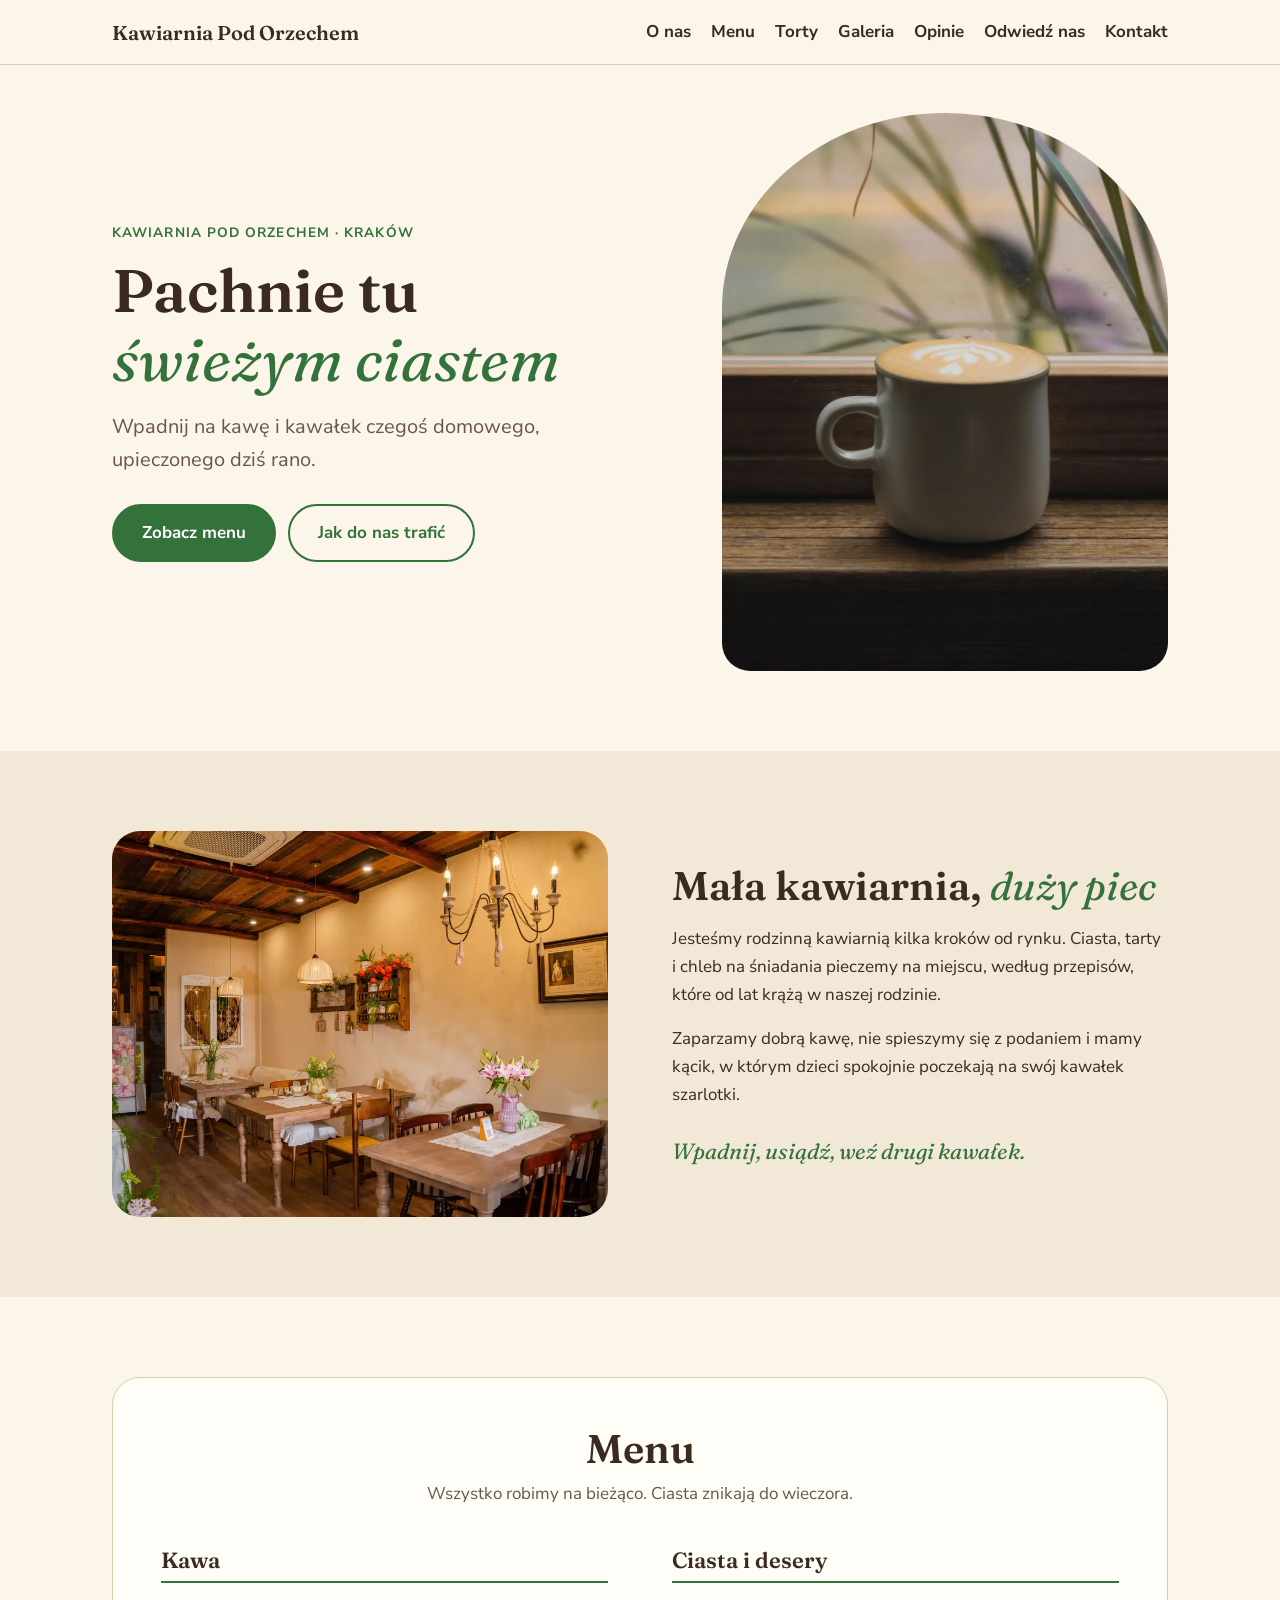
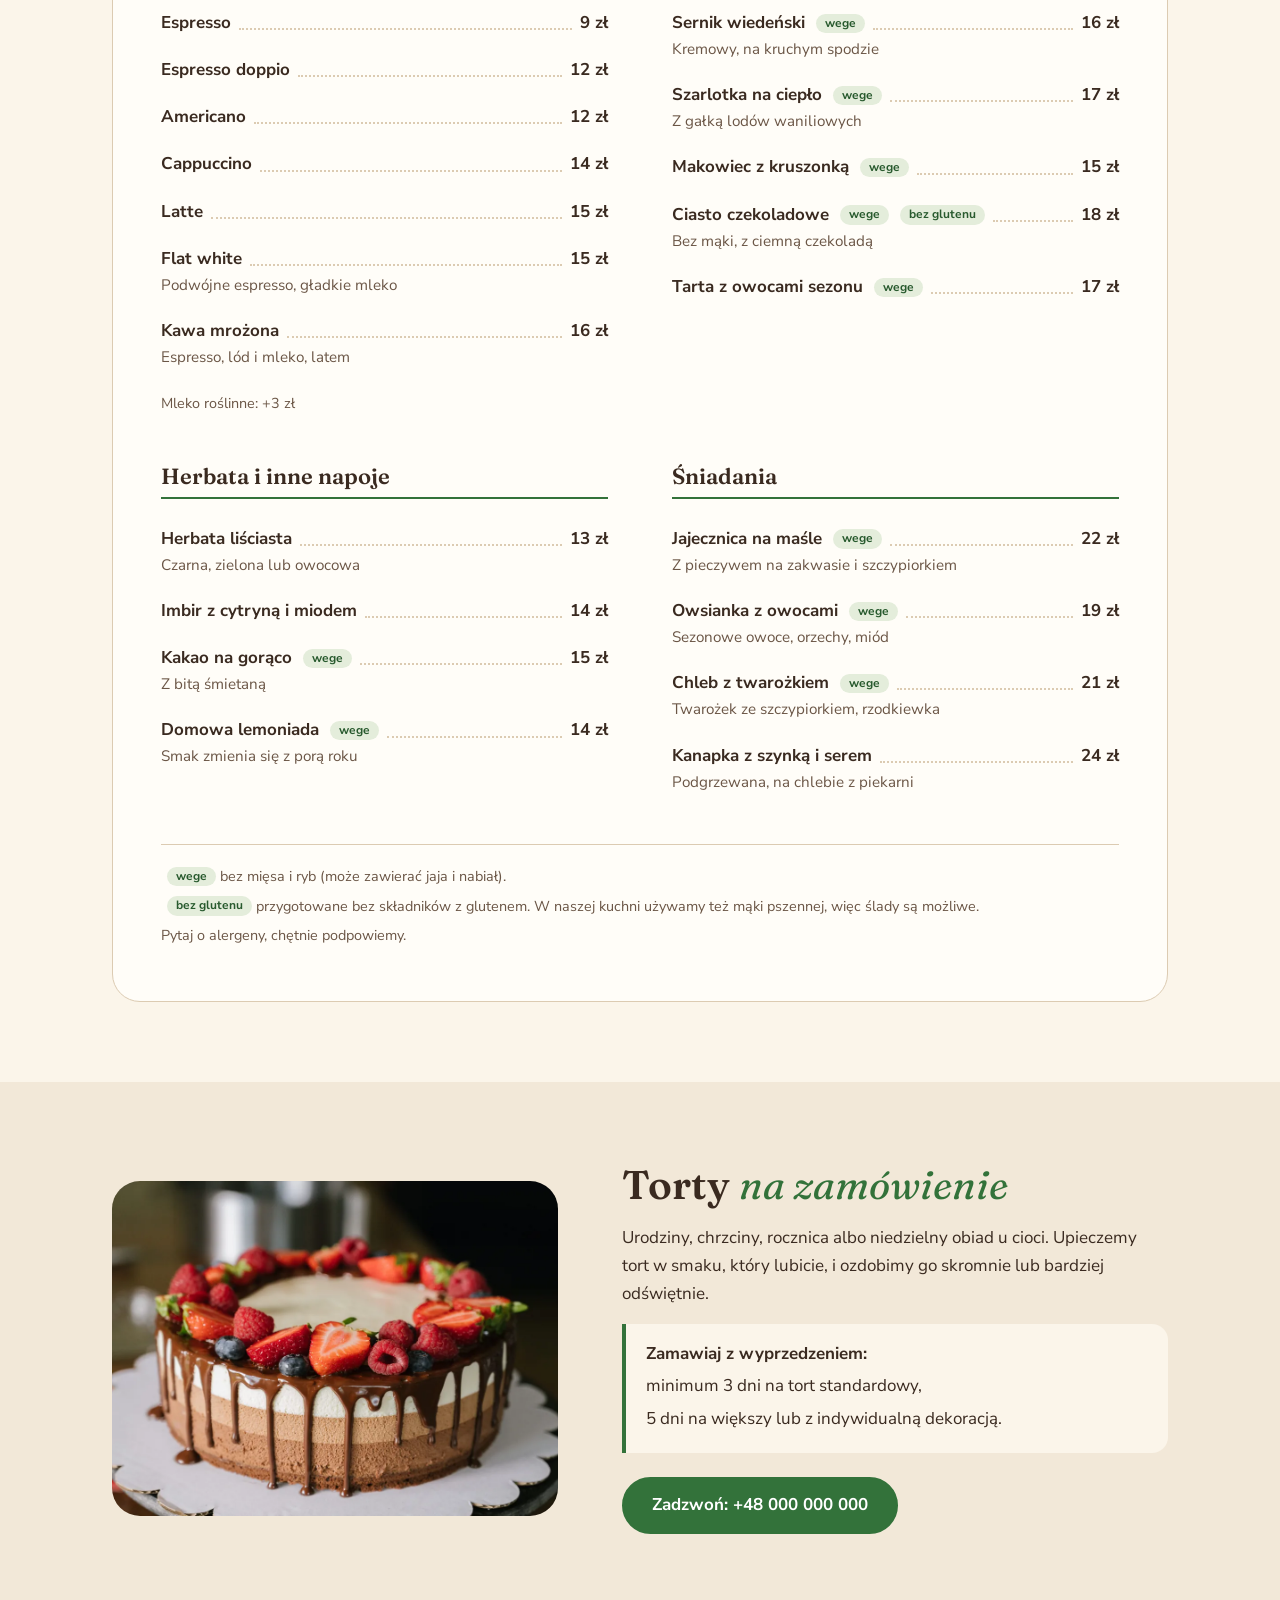
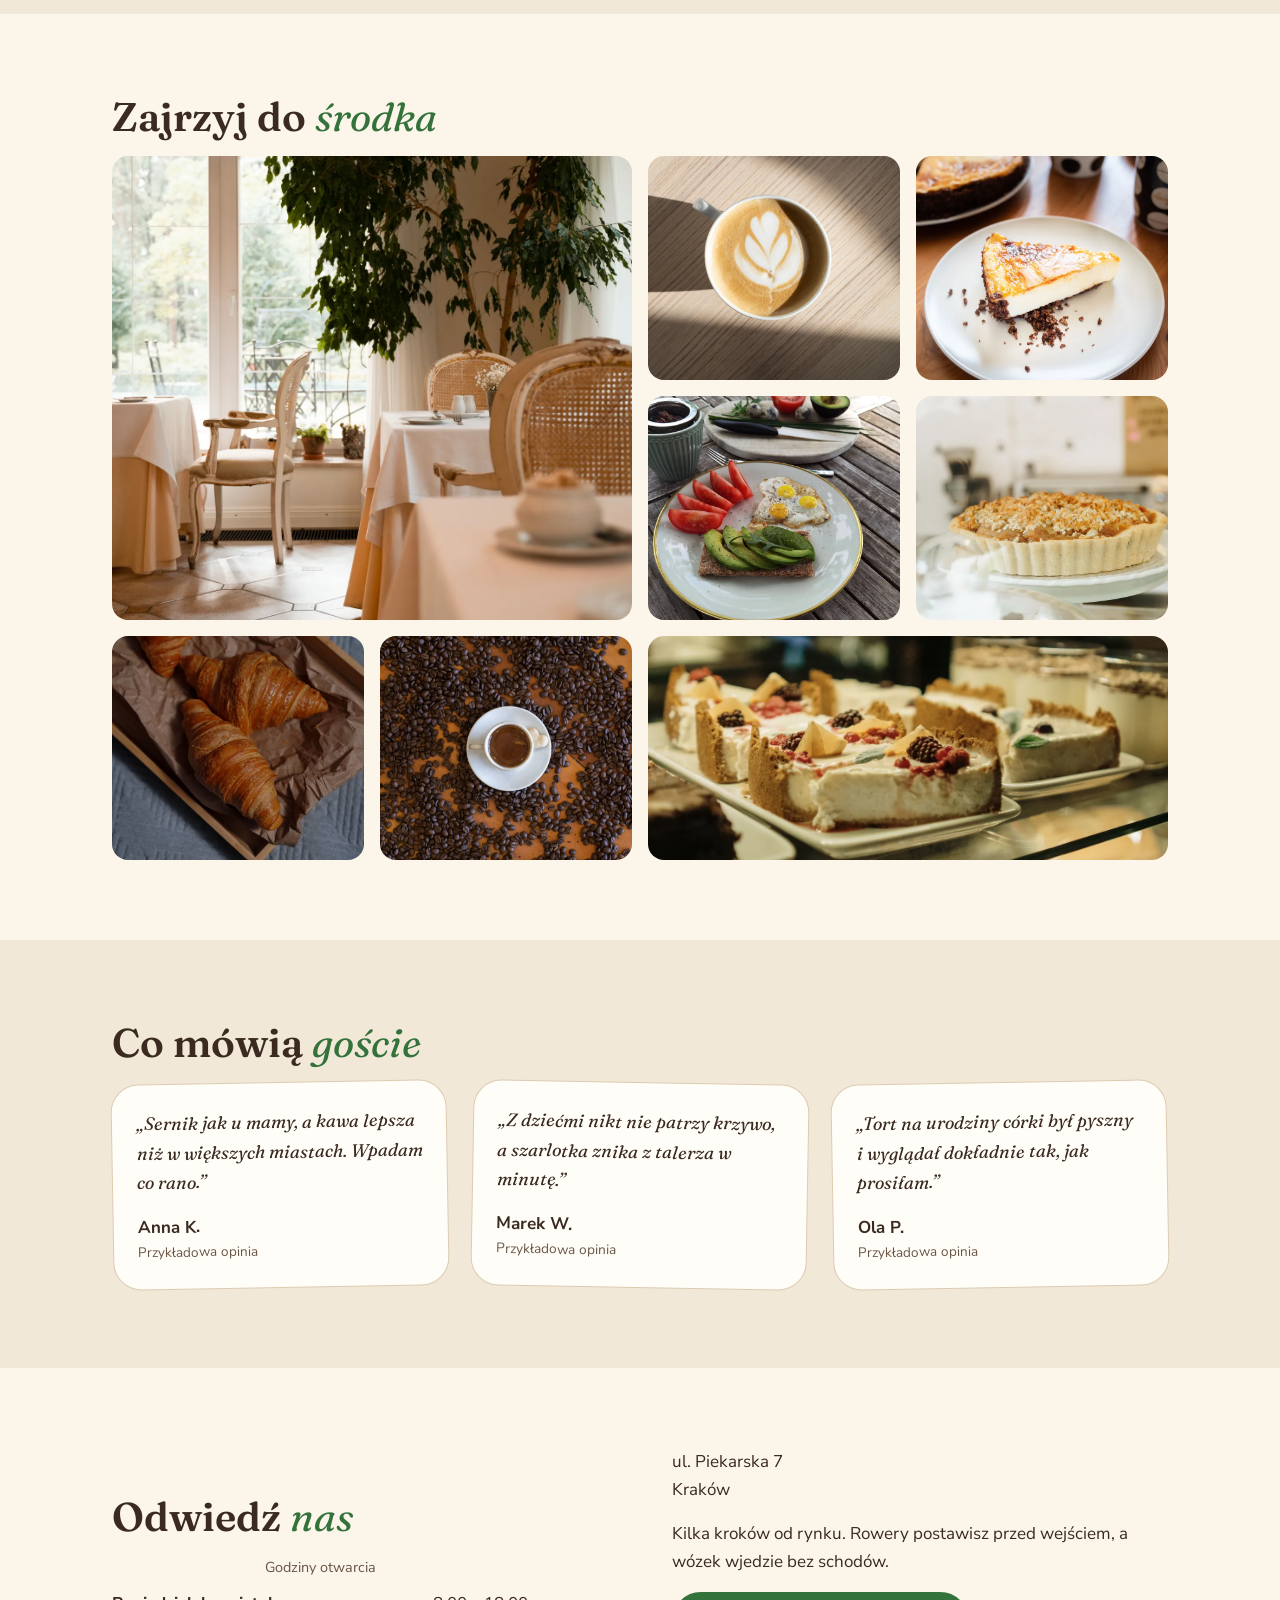
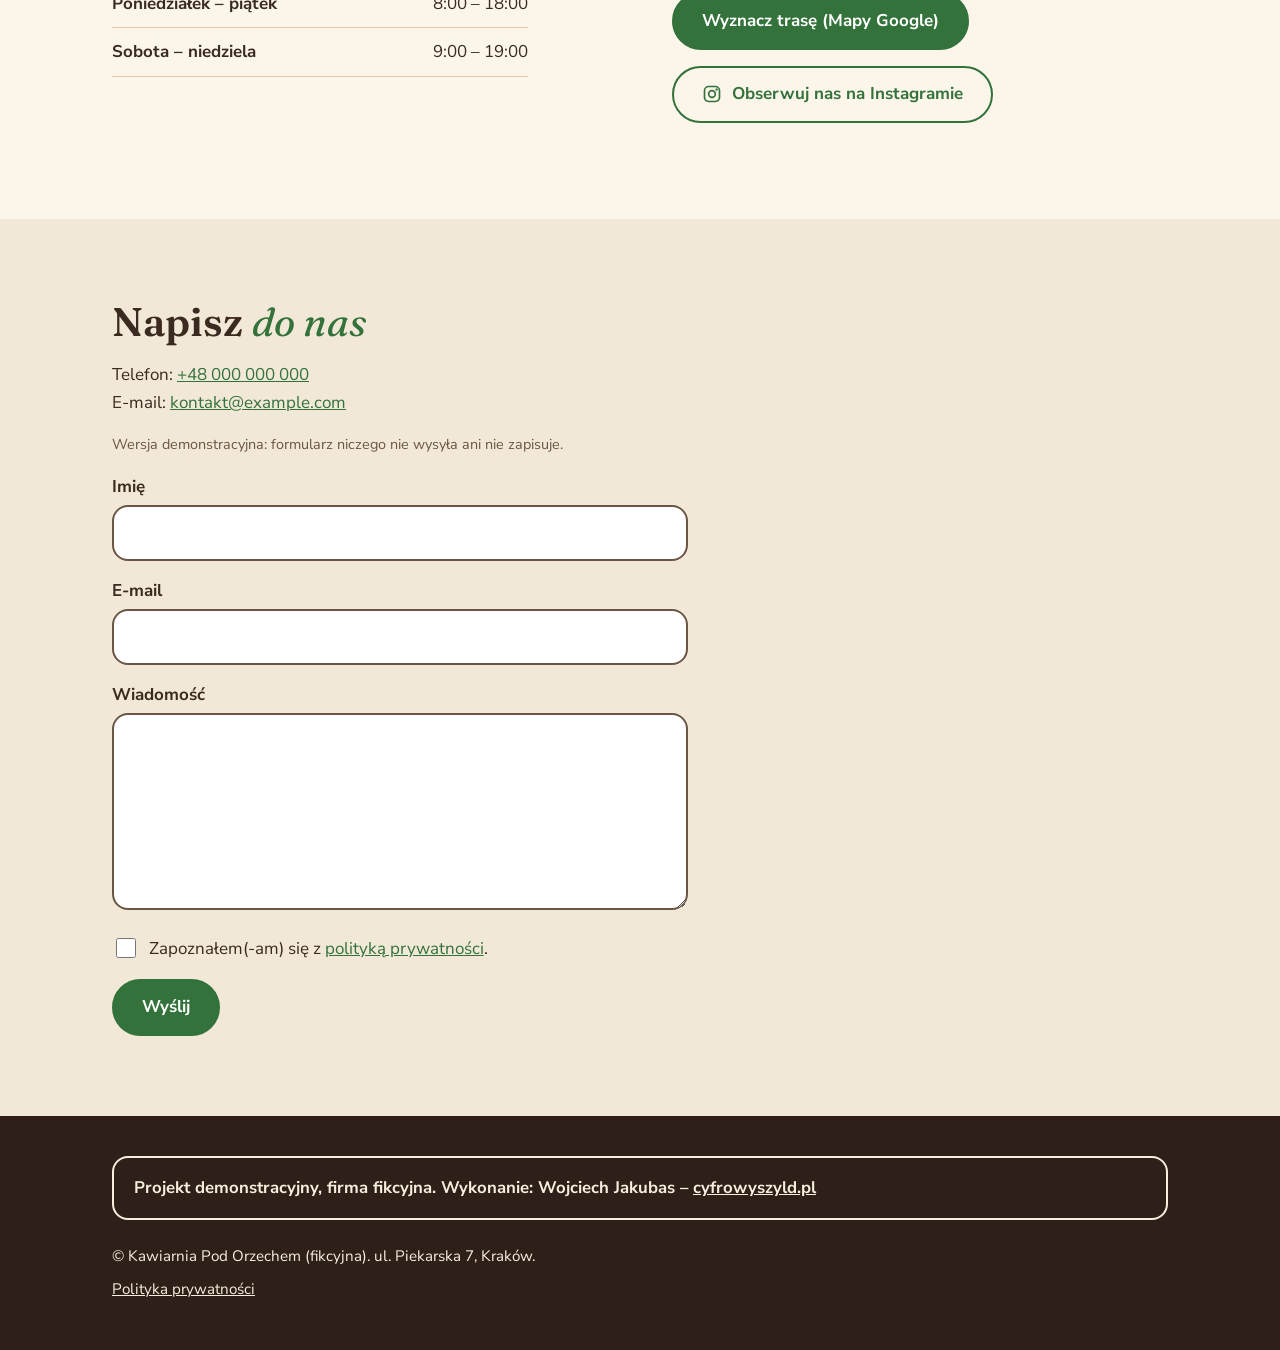
==== commit adfac715: "poprawki strony demo" ====
--- a/index.html
+++ b/index.html
@@ -3,7 +3,6 @@
   <head>
     <meta charset="utf-8" />
     <meta name="viewport" content="width=device-width, initial-scale=1" />
-    <!-- Wersja demonstracyjna: firma fikcyjna, strona nie do indeksowania -->
     <meta name="robots" content="noindex, nofollow" />
     <title>Kawiarnia Pod Orzechem – domowe wypieki i kawa, Kraków</title>
     <meta
@@ -494,7 +493,7 @@
             <p>
               <a
                 class="przycisk przycisk--kontur instagram"
-                href="[LINK INSTAGRAM]"
+                href="#"
                 target="_blank"
                 rel="noopener noreferrer"
               >
@@ -531,7 +530,6 @@
             E-mail: <a href="mailto:kontakt@example.com">kontakt@example.com</a>
           </p>
 
-          <!-- Wersja demo: formularz niczego nie wysyła. Bez JS przycisk jest nieaktywny. -->
           <form class="formularz" id="formularz">
             <p class="podpowiedz">
               Wersja demonstracyjna: formularz niczego nie wysyła ani nie
@@ -543,6 +541,7 @@
                 type="text"
                 id="imie"
                 name="imie"
+                required
                 maxlength="80"
                 autocomplete="off"
               />
@@ -553,6 +552,7 @@
                 type="email"
                 id="email"
                 name="email"
+                required
                 maxlength="120"
                 autocomplete="off"
               />
@@ -562,9 +562,24 @@
               <textarea
                 id="wiadomosc"
                 name="wiadomosc"
+                required
                 maxlength="1500"
                 rows="6"
               ></textarea>
+            </div>
+            <div class="pole pole--zgoda">
+              <input
+                type="checkbox"
+                id="zgoda"
+                name="zgoda_rodo"
+                value="tak"
+                required
+              />
+              <label for="zgoda"
+                >Zapoznałem(-am) się z
+                <a href="/polityka-prywatnosci.html">polityką prywatności</a
+                >.</label
+              >
             </div>
             <button class="przycisk" type="submit" id="wyslij" disabled>
               Wyślij
--- a/css/style.css
+++ b/css/style.css
@@ -1,28 +1,21 @@
-/* ==========================================================
-   USTAWIENIA – tu zmieniasz wygląd pod klienta.
-   Kontrast tekstu do tła sprawdzony (min. 4.5:1, WCAG AA).
-   ========================================================== */
 :root {
-  /* Kolory */
-  --kolor-tlo: #fbf5ea;           /* kremowe tło strony */
-  --kolor-tlo-alt: #f2e8d8;       /* tło co drugiej sekcji */
-  --kolor-tekst: #3a2a20;         /* espresso */
-  --kolor-tekst-jasny: #6b5646;   /* tekst pomocniczy */
-  --kolor-akcent: #33723a;        /* zieleń liści: przyciski, linki */
-  --kolor-akcent-ciemny: #285a2e; /* przycisk po najechaniu */
-  --kolor-akcent-blady: #e4eddb;  /* tło znaczników „wege” */
-  --kolor-na-akcencie: #ffffff;   /* tekst na przycisku */
-  --kolor-ciemny: #2e2019;        /* stopka */
-  --kolor-na-ciemnym: #f7eedd;    /* tekst na ciemnym tle */
-  --kolor-linia: #dccbb2;         /* ramki i kropki (dekoracyjne) */
+  --kolor-tlo: #fbf5ea;           
+  --kolor-tlo-alt: #f2e8d8;       
+  --kolor-tekst: #3a2a20;         
+  --kolor-tekst-jasny: #6b5646;   
+  --kolor-akcent: #33723a;        
+  --kolor-akcent-ciemny: #285a2e; 
+  --kolor-akcent-blady: #e4eddb;  
+  --kolor-na-akcencie: #ffffff;   
+  --kolor-ciemny: #2e2019;        
+  --kolor-na-ciemnym: #f7eedd;    
+  --kolor-linia: #dccbb2;         
   --kolor-blad: #b91c1c;
   --kolor-sukces: #166534;
 
-  /* Fonty (lokalne, z katalogu fonts/) */
   --font: "Nunito Sans", system-ui, -apple-system, "Segoe UI", Roboto, sans-serif;
   --font-naglowek: "Fraunces", Georgia, "Times New Roman", serif;
 
-  /* Odstępy i zaokrąglenia */
   --odstep: 1rem;
   --odstep-sekcji: 5rem;
   --promien: 1rem;
@@ -30,7 +23,6 @@
   --szerokosc: 68rem;
 }
 
-/* ---------- Fonty ---------- */
 @font-face {
   font-family: "Nunito Sans"; font-weight: 400; font-style: normal; font-display: swap;
   src: url("/fonts/nunito-sans-latin-400.woff2") format("woff2");
@@ -72,7 +64,6 @@
   unicode-range: U+0100-02BA, U+02BD-02C5, U+02C7-02CC, U+02CE-02D7, U+02DD-02FF, U+0304, U+0308, U+0329, U+1D00-1DBF, U+1E00-1E9F, U+1EF2-1EFF, U+2020, U+20A0-20AB, U+20AD-20C0, U+2113, U+2C60-2C7F, U+A720-A7FF;
 }
 
-/* ---------- Baza ---------- */
 *, *::before, *::after { box-sizing: border-box; }
 html { scroll-behavior: smooth; scroll-padding-top: 4.5rem; }
 body {
@@ -93,13 +84,11 @@
 a { color: var(--kolor-akcent); }
 a:hover { color: var(--kolor-akcent-ciemny); }
 
-/* Widoczny focus dla klawiatury */
 :focus-visible { outline: 3px solid var(--kolor-akcent); outline-offset: 3px; }
 .ciemne :focus-visible, .stopka :focus-visible { outline-color: #ffffff; }
 
 .kontener { width: 100%; max-width: var(--szerokosc); margin: 0 auto; padding: 0 var(--odstep); }
 
-/* Link „Przejdź do treści" – widoczny dopiero po Tab */
 .przejdz {
   position: absolute; left: var(--odstep); top: -4rem; z-index: 100;
   background: var(--kolor-akcent); color: var(--kolor-na-akcencie);
@@ -107,7 +96,6 @@
 }
 .przejdz:focus { top: var(--odstep); color: var(--kolor-na-akcencie); }
 
-/* ---------- Przyciski ---------- */
 .przycisk {
   display: inline-block;
   padding: 0.8rem 1.75rem;
@@ -122,7 +110,6 @@
 .przycisk--kontur { background: transparent; color: var(--kolor-akcent); }
 .przycisk--kontur:hover { background: var(--kolor-akcent); color: var(--kolor-na-akcencie); }
 
-/* ---------- Nagłówek i menu ---------- */
 .naglowek {
   position: sticky; top: 0; z-index: 50;
   background: var(--kolor-tlo); color: var(--kolor-tekst);
@@ -132,17 +119,14 @@
 .logo { font-family: var(--font-naglowek); font-weight: 600; font-size: 1.25rem; color: var(--kolor-tekst); text-decoration: none; }
 .logo:hover { color: var(--kolor-akcent); }
 
-/* Bez JS menu jest zwykłą listą linków pod logo */
 .menu { list-style: none; margin: 0; padding: 0 0 0.75rem; display: flex; flex-wrap: wrap; gap: 0.25rem 1.25rem; width: 100%; }
 .menu a { color: var(--kolor-tekst); text-decoration: none; padding: 0.4rem 0; display: inline-block; font-weight: 700; }
 .menu a:hover { color: var(--kolor-akcent); text-decoration: underline; text-underline-offset: 0.3em; }
 
-/* Na telefonie nawigacja zajmuje całą szerokość pod logo i przyciskiem */
 .naglowek nav { flex: 0 0 100%; order: 3; }
 
 .menu-przycisk { display: none; }
 
-/* Z JS (klasa .js na <html>) menu chowa się pod hamburgerem */
 .js .menu-przycisk {
   display: inline-flex; flex-direction: column; justify-content: center; gap: 5px;
   width: 2.75rem; height: 2.75rem; padding: 0.6rem;
@@ -159,7 +143,6 @@
   .js .menu-przycisk { display: none; }
 }
 
-/* ---------- Sekcje ---------- */
 .sekcja { padding: var(--odstep-sekcji) 0; }
 .sekcja--alt { background: var(--kolor-tlo-alt); }
 .sekcja__opis { color: var(--kolor-tekst-jasny); max-width: 40rem; }
@@ -167,14 +150,12 @@
 .dwie-kolumny { display: grid; gap: 2.5rem; align-items: center; }
 @media (min-width: 48rem) { .dwie-kolumny { grid-template-columns: 1fr 1fr; gap: 4rem; } }
 
-/* Godziny */
 .godziny { border-collapse: collapse; width: 100%; max-width: 26rem; margin-bottom: var(--odstep); }
 .godziny th, .godziny td { padding: 0.6rem 0; border-bottom: 1px solid var(--kolor-linia); text-align: left; }
 .godziny td { text-align: right; }
 
 address { font-style: normal; margin-bottom: var(--odstep); }
 
-/* ---------- Formularz (wersja demo: niczego nie wysyła) ---------- */
 .formularz { max-width: 36rem; }
 .pole { margin-bottom: var(--odstep); }
 .pole label { display: block; font-weight: 700; margin-bottom: 0.25rem; }
@@ -182,6 +163,9 @@
   width: 100%; padding: 0.75rem 1rem; font: inherit; color: inherit;
   background: #ffffff; border: 2px solid var(--kolor-tekst-jasny); border-radius: var(--promien);
 }
+.pole--zgoda { display: flex; gap: 0.6rem; align-items: flex-start; }
+.pole--zgoda input { width: 1.25rem; height: 1.25rem; margin-top: 0.2rem; flex: none; }
+.pole--zgoda label { font-weight: 400; margin: 0; }
 .pole textarea { min-height: 9rem; resize: vertical; }
 .podpowiedz { color: var(--kolor-tekst-jasny); font-size: 0.9rem; }
 
@@ -190,21 +174,13 @@
 .komunikat--ok { color: var(--kolor-sukces); border-color: var(--kolor-sukces); }
 .komunikat--blad { color: var(--kolor-blad); border-color: var(--kolor-blad); }
 
-/* ---------- Stopka ---------- */
 .stopka { background: var(--kolor-ciemny); color: var(--kolor-na-ciemnym); padding: 2.5rem 0; font-size: 0.95rem; }
 .stopka a { color: var(--kolor-na-ciemnym); }
 .stopka p { margin: 0 0 0.5rem; }
 
-/* Strony tekstowe (polityka, 404) */
 .strona-tekst { padding: 3rem 0; max-width: 46rem; }
 .strona-tekst h2 { margin-top: 2rem; font-size: 1.5rem; }
 
-/* ==========================================================
-   BLOK: KAWIARNIA – układy sekcji specyficzne dla tego dema
-   (hero dzielony, karta menu, torty, mozaika, opinie, stopka)
-   ========================================================== */
-
-/* Hero dzielone: tekst po lewej, zdjęcie w łuku po prawej */
 .hero { padding: 3rem 0 var(--odstep-sekcji); }
 .hero__siatka { display: grid; gap: 2.5rem; align-items: center; }
 @media (min-width: 56rem) { .hero__siatka { grid-template-columns: 1.1fr 0.9fr; gap: 4rem; } }
@@ -217,12 +193,10 @@
   border-radius: 50% 50% var(--promien-duzy) var(--promien-duzy) / 35% 35% var(--promien-duzy) var(--promien-duzy);
 }
 
-/* O nas: zdjęcie po lewej, tekst po prawej */
 .o-nas__obraz { border-radius: var(--promien-duzy); width: 100%; aspect-ratio: 9 / 7; object-fit: cover; }
 @media (min-width: 48rem) { .o-nas__obraz { order: -1; } }
 .cytat-reczny { font-family: var(--font-naglowek); font-style: italic; font-size: 1.375rem; color: var(--kolor-akcent); margin-top: 1.5rem; }
 
-/* Karta menu */
 .menu-karta { background: #fffdf8; border: 1px solid var(--kolor-linia); border-radius: var(--promien-duzy); padding: 2rem 1.25rem; }
 @media (min-width: 48rem) { .menu-karta { padding: 3rem; } }
 .menu-karta__naglowek { text-align: center; margin-bottom: 2.5rem; }
@@ -242,14 +216,12 @@
 .menu-karta__legenda { margin: 2.5rem 0 0; padding-top: 1.25rem; border-top: 1px solid var(--kolor-linia); font-size: 0.9rem; color: var(--kolor-tekst-jasny); }
 .menu-karta__legenda p { margin: 0 0 0.35rem; }
 
-/* Torty na zamówienie */
 .torty { display: grid; gap: 2.5rem; align-items: center; }
 @media (min-width: 48rem) { .torty { grid-template-columns: 0.9fr 1.1fr; gap: 4rem; } }
 .torty__obraz { border-radius: var(--promien-duzy); width: 100%; aspect-ratio: 4 / 3; object-fit: cover; }
 .torty__terminy { margin: 0 0 1.5rem; padding: 1rem 1.25rem; border-left: 4px solid var(--kolor-akcent); background: var(--kolor-tlo); border-radius: 0 var(--promien) var(--promien) 0; }
 .torty__terminy p { margin: 0 0 0.25rem; }
 
-/* Galeria: mozaika */
 .galeria { list-style: none; margin: 0; padding: 0; display: grid; gap: 0.75rem; grid-template-columns: 1fr 1fr; grid-auto-rows: 11rem; }
 .galeria li { min-height: 0; }
 .galeria img { width: 100%; height: 100%; border-radius: var(--promien); object-fit: cover; }
@@ -259,7 +231,6 @@
   .galeria { grid-template-columns: repeat(4, 1fr); grid-auto-rows: 14rem; gap: 1rem; }
 }
 
-/* Opinie */
 .opinie { display: grid; gap: 1.5rem; }
 @media (min-width: 48rem) { .opinie { grid-template-columns: repeat(3, 1fr); } }
 .opinia { margin: 0; padding: 1.5rem; background: #fffdf8; border: 1px solid var(--kolor-linia); border-radius: var(--promien-duzy); }
@@ -271,15 +242,12 @@
   .opinia:nth-child(even) { transform: rotate(1deg); }
 }
 
-/* Odwiedź nas */
 .instagram { display: inline-flex; align-items: center; gap: 0.6rem; }
 .instagram svg { width: 1.25rem; height: 1.25rem; flex: none; }
 
-/* Stopka: wyraźna informacja o demo */
 .stopka__demo { margin-bottom: 1.5rem; padding: 1rem 1.25rem; border: 2px solid var(--kolor-na-ciemnym); border-radius: var(--promien); font-weight: 700; font-size: 1.05rem; }
 .stopka__demo p { margin: 0; }
 
-/* ---------- Animacje (tylko gdy użytkownik ich nie wyłączył) ---------- */
 @media (prefers-reduced-motion: no-preference) {
   .przycisk { transition: background-color 0.2s, color 0.2s; }
   @keyframes wjazd { from { opacity: 0; transform: translateY(1rem); } to { opacity: 1; transform: none; } }
